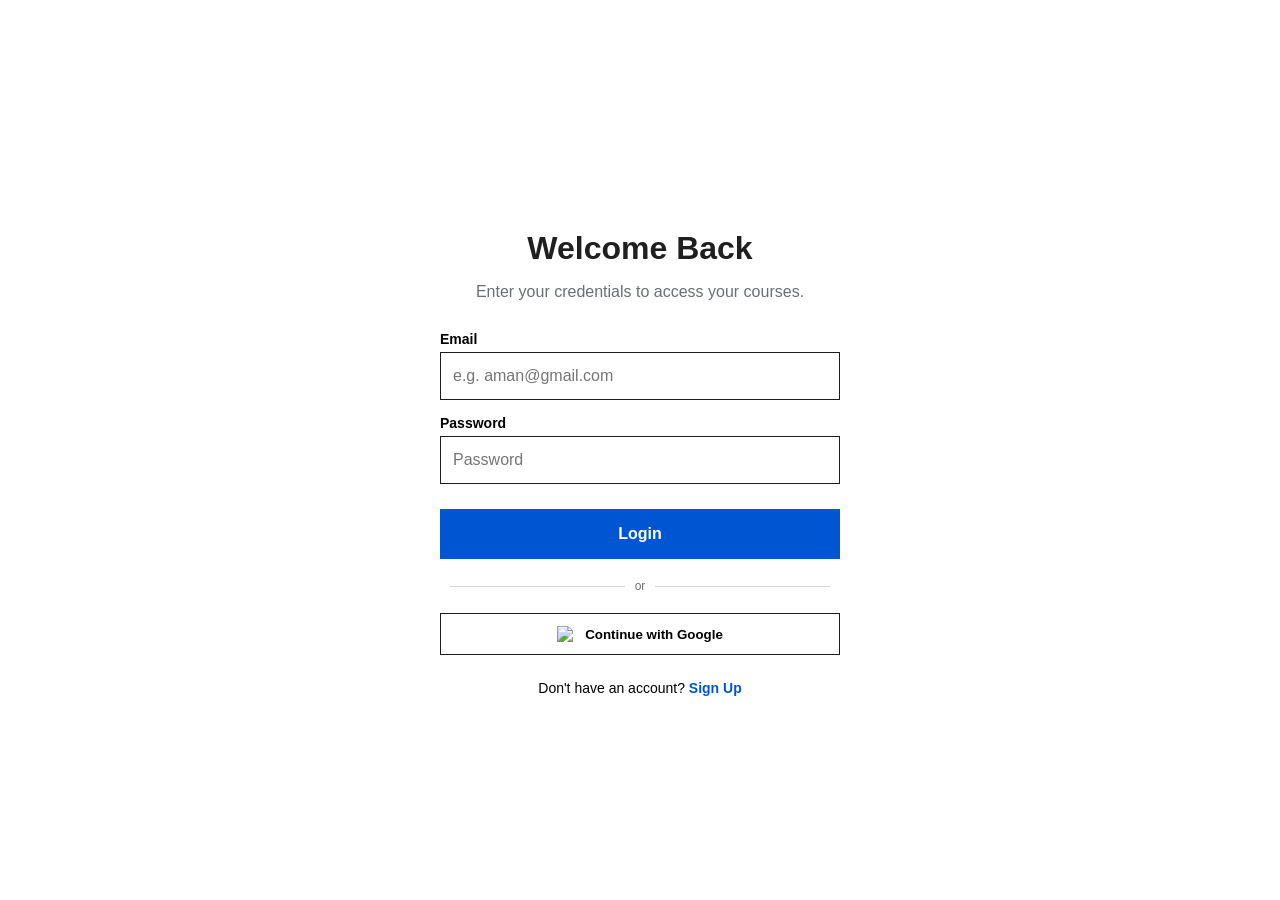
==== dashboard.html @ d38affca "Add files via upload" ====
<!DOCTYPE html>
<html lang="en">
<head>
  <meta charset="UTF-8">
  <meta name="viewport" content="width=device-width, initial-scale=1.0">
  <title>Dashboard | EduSmart AI</title>
  <style>
    :root {
      --u-purple: #a435f0;
      --u-dark: #2d2f31;
      --u-gray: #6a6f73;
      --bg-light: #f7f9fa;
      --white: #ffffff;
      --border: #d1d7dc;
    }

    body {
      margin: 0;
      font-family: 'Segoe UI', Tahoma, Geneva, Verdana, sans-serif;
      background-color: var(--white);
      color: var(--u-dark);
      display: flex;
    }

    /* Sidebar Navigation */
    .sidebar {
      width: 260px;
      height: 100vh;
      background: var(--u-dark);
      color: white;
      position: fixed;
      padding: 20px 0;
    }

    .sidebar-logo {
      padding: 0 25px 30px;
      font-size: 24px;
      font-weight: bold;
      color: #ce97fb;
    }

    .nav-item {
      padding: 15px 25px;
      display: flex;
      align-items: center;
      cursor: pointer;
      transition: 0.3s;
      font-size: 15px;
    }

    .nav-item:hover { background: rgba(255,255,255,0.1); }
    .nav-item.active { background: var(--u-purple); }

    /* Main Content Area */
    .main-content {
      margin-left: 260px;
      width: calc(100% - 260px);
      min-height: 100vh;
    }

    .top-nav {
      padding: 15px 40px;
      display: flex;
      justify-content: space-between;
      align-items: center;
      border-bottom: 1px solid var(--border);
    }

    .container { padding: 30px 40px; }

    /* Welcome Banner */
    .welcome-banner {
      background: var(--u-dark);
      color: white;
      padding: 40px;
      margin-bottom: 40px;
      display: flex;
      justify-content: space-between;
      align-items: center;
    }

    /* Course Grid */
    .section-header {
      display: flex;
      justify-content: space-between;
      align-items: center;
      margin-bottom: 20px;
    }

    .course-grid {
      display: grid;
      grid-template-columns: repeat(auto-fill, minmax(280px, 1fr));
      gap: 25px;
      margin-bottom: 50px;
    }

    .course-card {
      border: 1px solid var(--border);
      overflow: hidden;
      transition: 0.3s;
      cursor: pointer;
    }

    .course-card:hover { transform: translateY(-5px); box-shadow: 0 4px 15px rgba(0,0,0,0.1); }

    .course-img {
      width: 100%;
      height: 160px;
      object-fit: cover;
    }

    .card-body { padding: 15px; }

    .course-tag {
      background: #eceb98;
      font-size: 11px;
      padding: 4px 8px;
      font-weight: bold;
      margin-bottom: 10px;
      display: inline-block;
    }

    .progress-container {
      height: 8px;
      background: #eee;
      border-radius: 10px;
      margin: 15px 0 5px;
    }

    .progress-bar {
      height: 100%;
      background: var(--u-purple);
      border-radius: 10px;
    }

    .logout-btn {
      background: transparent;
      border: 1px solid var(--u-dark);
      padding: 8px 16px;
      cursor: pointer;
      font-weight: bold;
    }

    .logout-btn:hover { background: #eee; }
  </style>
</head>
<body>

  <div class="sidebar">
    <div class="sidebar-logo">EduSmart</div>
    <div class="nav-item active">My Learning</div>
    <div class="nav-item">Recommended</div>
    <div class="nav-item">Wishlist</div>
    <div class="nav-item">Settings</div>
  </div>

  <div class="main-content">
    <div class="top-nav">
      <div id="welcome-text" style="font-weight: bold;">Dashboard</div>
      <button class="logout-btn" onclick="logout()">Logout</button>
    </div>

    <div class="container">
      <div class="welcome-banner">
        <div>
          <h1 id="user-greeting" style="margin:0;">Hi, Aman!</h1>
          <p style="opacity: 0.8;">You have 2 courses in progress. Keep it up!</p>
        </div>
        <img src="https://cdn-icons-png.flaticon.com/512/3135/3135715.png" width="80" alt="Profile">
      </div>

      <div class="section-header">
        <h2>In Progress</h2>
        <a href="#" style="color: var(--u-purple); font-weight: bold; text-decoration: none;">View all</a>
      </div>

      <div class="course-grid">
        <div class="course-card">
          <img class="course-img" src="https://images.unsplash.com/photo-1515879218367-8466d910aaa4?auto=format&fit=crop&w=400&q=80" alt="Python">
          <div class="card-body">
            <h3 style="font-size: 16px; margin: 0 0 10px;">Python Basics for Data Science</h3>
            <p style="font-size: 12px; color: var(--u-gray);">Instructor: Jose Portilla</p>
            <div class="progress-container"><div class="progress-bar" style="width: 65%;"></div></div>
            <span style="font-size: 11px; font-weight: bold;">65% Complete</span>
          </div>
        </div>
      </div>

      <div class="section-header">
        <h2>AI Recommendations for You</h2>
        <span style="font-size: 12px; color: var(--u-gray);">Based on your interest in Cybersecurity</span>
      </div>

      <div class="course-grid">
        <div class="course-card">
          <img class="course-img" src="https://images.unsplash.com/photo-1550751827-4bd374c3f58b?auto=format&fit=crop&w=400&q=80" alt="Cyber">
          <div class="card-body">
            <div class="course-tag">Top Pick</div>
            <h3 style="font-size: 16px; margin: 0 0 10px;">The Complete Ethical Hacking Course</h3>
            <p style="font-size: 12px; color: var(--u-gray);">Instructor: Nathan House</p>
            <div style="color: #b4690e; font-size: 13px; font-weight: bold; margin-top: 5px;">4.9 ★★★★★</div>
          </div>
        </div>

        <div class="course-card">
          <img class="course-img" src="https://images.unsplash.com/photo-1558494949-ef010cbdcc51?auto=format&fit=crop&w=400&q=80" alt="OS">
          <div class="card-body">
            <div class="course-tag">New</div>
            <h3 style="font-size: 16px; margin: 0 0 10px;">Operating Systems Fundamentals</h3>
            <p style="font-size: 12px; color: var(--u-gray);">Instructor: Dr. Angela Yu</p>
            <div style="color: #b4690e; font-size: 13px; font-weight: bold; margin-top: 5px;">4.7 ★★★★☆</div>
          </div>
        </div>
      </div>
    </div>
  </div>

  <script>
    const userEmail = localStorage.getItem("user");

    if(!userEmail){
        window.location.href = "login.html";
    } else {
        // Cleaning up email to show just the name
        const name = userEmail.split('@')[0];
        document.getElementById("user-greeting").innerText = "Hi, " + name.charAt(0).toUpperCase() + name.slice(1) + "!";
    }

    function logout(){
        localStorage.removeItem("user");
        window.location.href = "index.html";
    }
  </script>

</body>
</html>
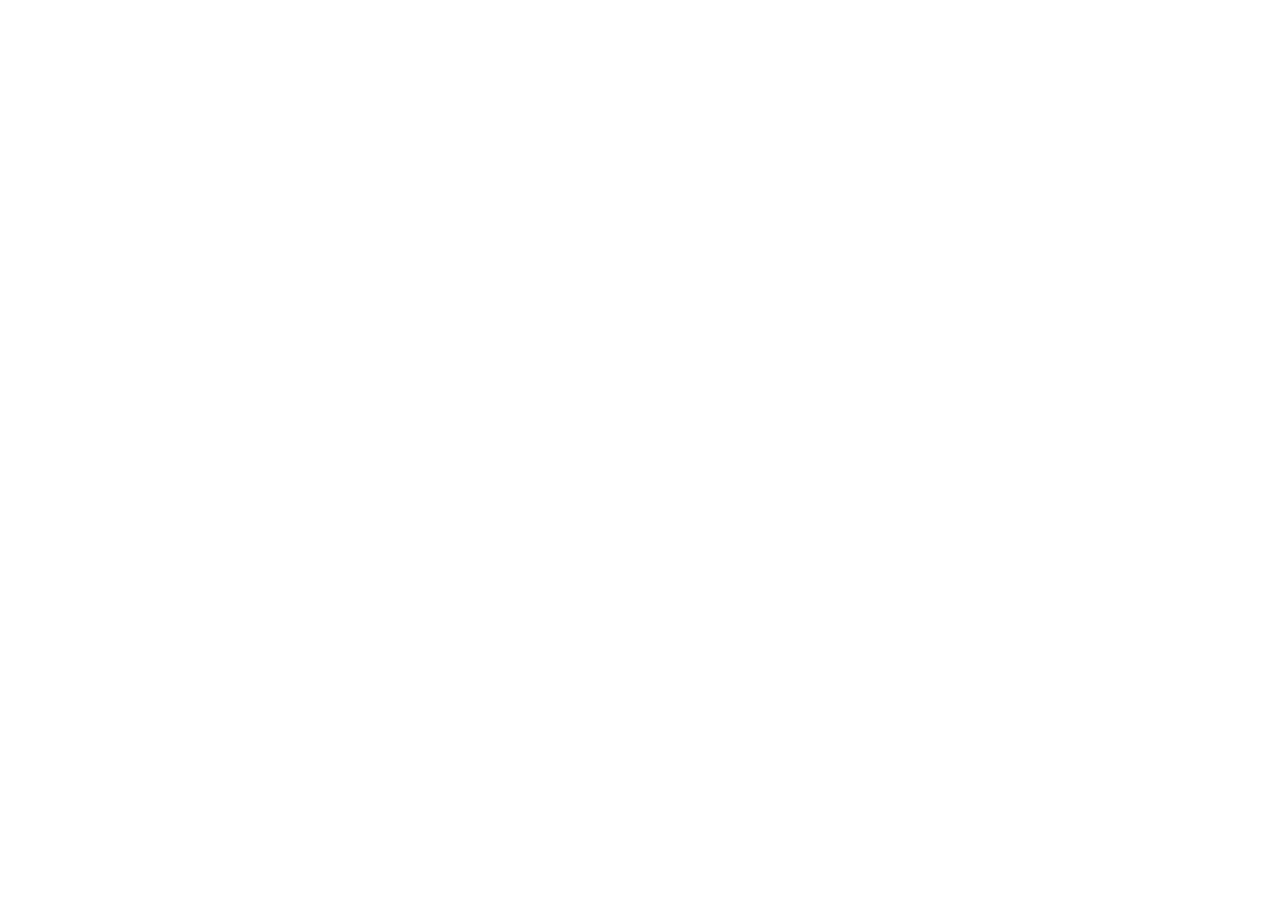
==== commit 28f007e3: "Add files via upload" ====
--- a/dashboard.html
+++ b/dashboard.html
@@ -1,236 +1,261 @@
-<!DOCTYPE html>
-<html lang="en">
-<head>
-  <meta charset="UTF-8">
-  <meta name="viewport" content="width=device-width, initial-scale=1.0">
-  <title>Dashboard | EduSmart AI</title>
-  <style>
-    :root {
-      --u-purple: #a435f0;
-      --u-dark: #2d2f31;
-      --u-gray: #6a6f73;
-      --bg-light: #f7f9fa;
-      --white: #ffffff;
-      --border: #d1d7dc;
-    }
-
-    body {
-      margin: 0;
-      font-family: 'Segoe UI', Tahoma, Geneva, Verdana, sans-serif;
-      background-color: var(--white);
-      color: var(--u-dark);
-      display: flex;
-    }
-
-    /* Sidebar Navigation */
-    .sidebar {
-      width: 260px;
-      height: 100vh;
-      background: var(--u-dark);
-      color: white;
-      position: fixed;
-      padding: 20px 0;
-    }
-
-    .sidebar-logo {
-      padding: 0 25px 30px;
-      font-size: 24px;
-      font-weight: bold;
-      color: #ce97fb;
-    }
-
-    .nav-item {
-      padding: 15px 25px;
-      display: flex;
-      align-items: center;
-      cursor: pointer;
-      transition: 0.3s;
-      font-size: 15px;
-    }
-
-    .nav-item:hover { background: rgba(255,255,255,0.1); }
-    .nav-item.active { background: var(--u-purple); }
-
-    /* Main Content Area */
-    .main-content {
-      margin-left: 260px;
-      width: calc(100% - 260px);
-      min-height: 100vh;
-    }
-
-    .top-nav {
-      padding: 15px 40px;
-      display: flex;
-      justify-content: space-between;
-      align-items: center;
-      border-bottom: 1px solid var(--border);
-    }
-
-    .container { padding: 30px 40px; }
-
-    /* Welcome Banner */
-    .welcome-banner {
-      background: var(--u-dark);
-      color: white;
-      padding: 40px;
-      margin-bottom: 40px;
-      display: flex;
-      justify-content: space-between;
-      align-items: center;
-    }
-
-    /* Course Grid */
-    .section-header {
-      display: flex;
-      justify-content: space-between;
-      align-items: center;
-      margin-bottom: 20px;
-    }
-
-    .course-grid {
-      display: grid;
-      grid-template-columns: repeat(auto-fill, minmax(280px, 1fr));
-      gap: 25px;
-      margin-bottom: 50px;
-    }
-
-    .course-card {
-      border: 1px solid var(--border);
-      overflow: hidden;
-      transition: 0.3s;
-      cursor: pointer;
-    }
-
-    .course-card:hover { transform: translateY(-5px); box-shadow: 0 4px 15px rgba(0,0,0,0.1); }
-
-    .course-img {
-      width: 100%;
-      height: 160px;
-      object-fit: cover;
-    }
-
-    .card-body { padding: 15px; }
-
-    .course-tag {
-      background: #eceb98;
-      font-size: 11px;
-      padding: 4px 8px;
-      font-weight: bold;
-      margin-bottom: 10px;
-      display: inline-block;
-    }
-
-    .progress-container {
-      height: 8px;
-      background: #eee;
-      border-radius: 10px;
-      margin: 15px 0 5px;
-    }
-
-    .progress-bar {
-      height: 100%;
-      background: var(--u-purple);
-      border-radius: 10px;
-    }
-
-    .logout-btn {
-      background: transparent;
-      border: 1px solid var(--u-dark);
-      padding: 8px 16px;
-      cursor: pointer;
-      font-weight: bold;
-    }
-
-    .logout-btn:hover { background: #eee; }
-  </style>
-</head>
-<body>
-
-  <div class="sidebar">
-    <div class="sidebar-logo">EduSmart</div>
-    <div class="nav-item active">My Learning</div>
-    <div class="nav-item">Recommended</div>
-    <div class="nav-item">Wishlist</div>
-    <div class="nav-item">Settings</div>
-  </div>
-
-  <div class="main-content">
-    <div class="top-nav">
-      <div id="welcome-text" style="font-weight: bold;">Dashboard</div>
-      <button class="logout-btn" onclick="logout()">Logout</button>
-    </div>
-
-    <div class="container">
-      <div class="welcome-banner">
-        <div>
-          <h1 id="user-greeting" style="margin:0;">Hi, Aman!</h1>
-          <p style="opacity: 0.8;">You have 2 courses in progress. Keep it up!</p>
-        </div>
-        <img src="https://cdn-icons-png.flaticon.com/512/3135/3135715.png" width="80" alt="Profile">
-      </div>
-
-      <div class="section-header">
-        <h2>In Progress</h2>
-        <a href="#" style="color: var(--u-purple); font-weight: bold; text-decoration: none;">View all</a>
-      </div>
-
-      <div class="course-grid">
-        <div class="course-card">
-          <img class="course-img" src="https://images.unsplash.com/photo-1515879218367-8466d910aaa4?auto=format&fit=crop&w=400&q=80" alt="Python">
-          <div class="card-body">
-            <h3 style="font-size: 16px; margin: 0 0 10px;">Python Basics for Data Science</h3>
-            <p style="font-size: 12px; color: var(--u-gray);">Instructor: Jose Portilla</p>
-            <div class="progress-container"><div class="progress-bar" style="width: 65%;"></div></div>
-            <span style="font-size: 11px; font-weight: bold;">65% Complete</span>
-          </div>
-        </div>
-      </div>
-
-      <div class="section-header">
-        <h2>AI Recommendations for You</h2>
-        <span style="font-size: 12px; color: var(--u-gray);">Based on your interest in Cybersecurity</span>
-      </div>
-
-      <div class="course-grid">
-        <div class="course-card">
-          <img class="course-img" src="https://images.unsplash.com/photo-1550751827-4bd374c3f58b?auto=format&fit=crop&w=400&q=80" alt="Cyber">
-          <div class="card-body">
-            <div class="course-tag">Top Pick</div>
-            <h3 style="font-size: 16px; margin: 0 0 10px;">The Complete Ethical Hacking Course</h3>
-            <p style="font-size: 12px; color: var(--u-gray);">Instructor: Nathan House</p>
-            <div style="color: #b4690e; font-size: 13px; font-weight: bold; margin-top: 5px;">4.9 ★★★★★</div>
-          </div>
-        </div>
-
-        <div class="course-card">
-          <img class="course-img" src="https://images.unsplash.com/photo-1558494949-ef010cbdcc51?auto=format&fit=crop&w=400&q=80" alt="OS">
-          <div class="card-body">
-            <div class="course-tag">New</div>
-            <h3 style="font-size: 16px; margin: 0 0 10px;">Operating Systems Fundamentals</h3>
-            <p style="font-size: 12px; color: var(--u-gray);">Instructor: Dr. Angela Yu</p>
-            <div style="color: #b4690e; font-size: 13px; font-weight: bold; margin-top: 5px;">4.7 ★★★★☆</div>
-          </div>
-        </div>
-      </div>
-    </div>
-  </div>
-
-  <script>
-    const userEmail = localStorage.getItem("user");
-
-    if(!userEmail){
-        window.location.href = "login.html";
-    } else {
-        // Cleaning up email to show just the name
-        const name = userEmail.split('@')[0];
-        document.getElementById("user-greeting").innerText = "Hi, " + name.charAt(0).toUpperCase() + name.slice(1) + "!";
-    }
-
-    function logout(){
-        localStorage.removeItem("user");
-        window.location.href = "index.html";
-    }
-  </script>
-
-</body>
-</html>+<!DOCTYPE html>
+<html lang="en" data-theme="dark">
+<head>
+  <meta charset="UTF-8">
+  <meta name="viewport" content="width=device-width, initial-scale=1.0">
+  <title>Dashboard — LearnVerse</title>
+  <meta name="description" content="Your personalized learning dashboard with recommendations, progress tracking, and daily challenges.">
+  <link rel="icon" href="data:image/svg+xml,<svg xmlns='http://www.w3.org/2000/svg' viewBox='0 0 100 100'><text y='.9em' font-size='90'>🚀</text></svg>">
+  <link rel="stylesheet" href="css/main.css">
+  <link rel="stylesheet" href="css/components.css">
+  <link rel="stylesheet" href="css/pages.css">
+</head>
+<body>
+  <div class="bg-animated"></div>
+  <header class="navbar" id="navbar"></header>
+
+  <main class="page-wrapper">
+    <div class="container dashboard" id="dashboardContent">
+      <!-- Loading skeleton -->
+      <div class="dashboard__welcome">
+        <div class="skeleton skeleton-title" style="width:300px;height:36px"></div>
+        <div class="skeleton skeleton-text" style="width:200px"></div>
+      </div>
+    </div>
+    <div id="footer"></div>
+  </main>
+
+  <script src="js/data.js"></script>
+  <script src="js/store.js"></script>
+  <script src="js/recommend.js"></script>
+  <script src="js/ui.js"></script>
+  <script>
+    document.addEventListener('DOMContentLoaded', () => {
+      const user = Store.getUser();
+      if (!user) { window.location.href = 'login.html'; return; }
+
+      Store.updateStreak();
+      const stats = Store.getStats();
+      const content = document.getElementById('dashboardContent');
+
+      // Welcome section
+      const hours = new Date().getHours();
+      const greeting = hours < 12 ? 'Good morning' : hours < 17 ? 'Good afternoon' : 'Good evening';
+
+      let html = `
+        <div class="dashboard__welcome animate-fadeInUp">
+          <h1 class="dashboard__greeting">${greeting}, ${user.name.split(' ')[0]}! 👋</h1>
+          <p class="dashboard__greeting-sub">Ready to continue your learning journey?</p>
+        </div>
+
+        <!-- Stats Cards -->
+        <div class="dashboard__stats">
+          <div class="dashboard__stat animate-fadeInUp delay-1">
+            <div class="dashboard__stat-icon" style="background:var(--accent-primary-light);color:var(--accent-primary)">⚡</div>
+            <div>
+              <div class="dashboard__stat-value">${stats.xp}</div>
+              <div class="dashboard__stat-label">Total XP • Level ${stats.level}</div>
+            </div>
+          </div>
+          <div class="dashboard__stat animate-fadeInUp delay-2">
+            <div class="dashboard__stat-icon" style="background:var(--accent-orange-light);color:var(--accent-orange)">🔥</div>
+            <div>
+              <div class="dashboard__stat-value">${stats.streak}</div>
+              <div class="dashboard__stat-label">Day Streak</div>
+            </div>
+          </div>
+          <div class="dashboard__stat animate-fadeInUp delay-3">
+            <div class="dashboard__stat-icon" style="background:var(--accent-green-light);color:var(--accent-green)">📚</div>
+            <div>
+              <div class="dashboard__stat-value">${stats.enrolledCount}</div>
+              <div class="dashboard__stat-label">Enrolled Courses</div>
+            </div>
+          </div>
+          <div class="dashboard__stat animate-fadeInUp delay-4">
+            <div class="dashboard__stat-icon" style="background:var(--accent-cyan-light);color:var(--accent-cyan)">✅</div>
+            <div>
+              <div class="dashboard__stat-value">${stats.totalLessons}</div>
+              <div class="dashboard__stat-label">Lessons Completed</div>
+            </div>
+          </div>
+        </div>
+
+        <div class="dashboard__main">
+          <div class="dashboard__content">
+      `;
+
+      // Continue Learning
+      const continuing = RecommendationEngine.getContinueLearning();
+      if (continuing.length > 0) {
+        html += UI.renderScrollRow(
+          '📖 Continue Learning',
+          'Pick up where you left off',
+          continuing.map(item => {
+            const progress = Store.getProgress(item.course.id);
+            return UI.renderCourseCard(item.course, progress);
+          }).join('')
+        );
+      }
+
+      // Recommended for You
+      const recommended = RecommendationEngine.getRecommendedForYou(8);
+      html += UI.renderScrollRow(
+        '🎯 Recommended for You',
+        `Based on your interests in ${user.interests.slice(0, 2).join(' & ')}`,
+        recommended.map(r => UI.renderCourseCard(r.course)).join(''),
+        'courses.html'
+      );
+
+      // Based on Learning
+      const basedOn = RecommendationEngine.getBasedOnLearning(8);
+      if (basedOn.length > 0) {
+        html += UI.renderScrollRow(
+          '🧠 Based on Your Learning',
+          'Similar to courses you\'ve explored',
+          basedOn.map(r => UI.renderCourseCard(r.course)).join('')
+        );
+      }
+
+      // Challenge Yourself
+      const challenges = RecommendationEngine.getChallengeYourself(4);
+      if (challenges.length > 0) {
+        html += UI.renderScrollRow(
+          '🚀 Challenge Yourself',
+          'Level up with more advanced courses',
+          challenges.map(r => UI.renderCourseCard(r.course)).join('')
+        );
+      }
+
+      // Trending
+      html += UI.renderScrollRow(
+        '🔥 Trending Now',
+        'Popular across the platform',
+        RecommendationEngine.getTrending(8).map(r => UI.renderCourseCard(r.course)).join(''),
+        'courses.html'
+      );
+
+      html += `</div><!-- end dashboard__content -->`;
+
+      // Sidebar
+      html += `
+          <div class="dashboard__sidebar">
+            <!-- Daily Challenge -->
+            ${renderDailyChallenge()}
+
+            <!-- Badges -->
+            <div class="sidebar-card">
+              <h3 class="sidebar-card__title">🏆 Recent Badges</h3>
+              <div class="badge-grid">
+                ${ALL_BADGES.slice(0, 6).map(b => {
+                  const earned = stats.badges.includes(b.id);
+                  return `
+                    <div class="badge ${earned ? '' : 'badge--locked'}" title="${b.description}">
+                      <span class="badge__icon">${b.icon}</span>
+                      <span class="badge__name">${b.name}</span>
+                    </div>
+                  `;
+                }).join('')}
+              </div>
+              <a href="profile.html" class="btn btn--ghost btn--sm btn--full mt-4">View All →</a>
+            </div>
+
+            <!-- Leaderboard -->
+            <div class="sidebar-card">
+              <h3 class="sidebar-card__title">🏅 Leaderboard</h3>
+              ${renderLeaderboard()}
+            </div>
+
+            <!-- Quick Links -->
+            <div class="sidebar-card">
+              <h3 class="sidebar-card__title">⚡ Quick Actions</h3>
+              <div class="flex flex-col gap-2">
+                <a href="courses.html" class="btn btn--secondary btn--sm btn--full">Browse All Courses</a>
+                <a href="profile.html" class="btn btn--ghost btn--sm btn--full">View Profile</a>
+              </div>
+            </div>
+          </div>
+        </div><!-- end dashboard__main -->
+      `;
+
+      content.innerHTML = html;
+      document.getElementById('footer').innerHTML = UI.renderFooter();
+      UI.initRevealAnimations();
+    });
+
+    function renderDailyChallenge() {
+      const challenge = Store.getDailyChallenge();
+      if (challenge.completed) {
+        return `
+          <div class="daily-challenge">
+            <h3 class="daily-challenge__title">⚔️ Daily Challenge</h3>
+            <p class="daily-challenge__desc">
+              ${challenge.answeredCorrectly ? '✅ Completed! Great job!' : '❌ Better luck tomorrow!'}
+            </p>
+            <p class="daily-challenge__reward">Come back tomorrow for a new challenge!</p>
+          </div>
+        `;
+      }
+
+      return `
+        <div class="daily-challenge" id="dailyChallenge">
+          <h3 class="daily-challenge__title">⚔️ Daily Challenge</h3>
+          <p class="daily-challenge__desc">${challenge.question}</p>
+          <div class="quiz__options" style="margin-bottom:var(--space-3)">
+            ${challenge.options.map((opt, i) => `
+              <div class="quiz__option" onclick="answerDailyChallenge(${i}, ${challenge.correctAnswer})">
+                <span class="quiz__option-marker">${String.fromCharCode(65 + i)}</span>
+                <span>${opt}</span>
+              </div>
+            `).join('')}
+          </div>
+          <p class="daily-challenge__reward">🎁 Reward: +${challenge.xpReward} XP</p>
+        </div>
+      `;
+    }
+
+    function answerDailyChallenge(selected, correct) {
+      const isCorrect = selected === correct;
+      Store.completeDailyChallenge(isCorrect);
+
+      const options = document.querySelectorAll('#dailyChallenge .quiz__option');
+      options.forEach((opt, i) => {
+        opt.style.pointerEvents = 'none';
+        if (i === correct) opt.classList.add('correct');
+        if (i === selected && !isCorrect) opt.classList.add('incorrect');
+      });
+
+      if (isCorrect) {
+        UI.showXPPopup(15);
+        UI.showConfetti();
+        setTimeout(() => UI.showToast('Daily Challenge Complete!', '+15 XP earned! 🎉', 'success'), 500);
+      } else {
+        UI.showToast('Not quite!', 'The correct answer was highlighted. Try again tomorrow!', 'warning');
+      }
+    }
+
+    function renderLeaderboard() {
+      // Simulated leaderboard data
+      const leaders = [
+        { name: 'Alex Kim', xp: 2450 },
+        { name: 'Priya S.', xp: 2180 },
+        { name: 'James W.', xp: 1920 },
+        { name: Store.getUser()?.name || 'You', xp: Store.getUser()?.xp || 0 },
+        { name: 'Emma R.', xp: 1650 }
+      ].sort((a, b) => b.xp - a.xp);
+
+      return leaders.map((l, i) => {
+        const isUser = l.name === Store.getUser()?.name;
+        return `
+          <div class="leaderboard-item" style="${isUser ? 'background:var(--accent-primary-light);border-radius:var(--radius-md)' : ''}">
+            <div class="leaderboard-item__rank leaderboard-item__rank--${i + 1}">${i + 1}</div>
+            <div class="leaderboard-item__info">
+              <div class="leaderboard-item__name">${l.name} ${isUser ? '(You)' : ''}</div>
+            </div>
+            <div class="leaderboard-item__xp">⚡ ${l.xp.toLocaleString()} XP</div>
+          </div>
+        `;
+      }).join('');
+    }
+  </script>
+</body>
+</html>
